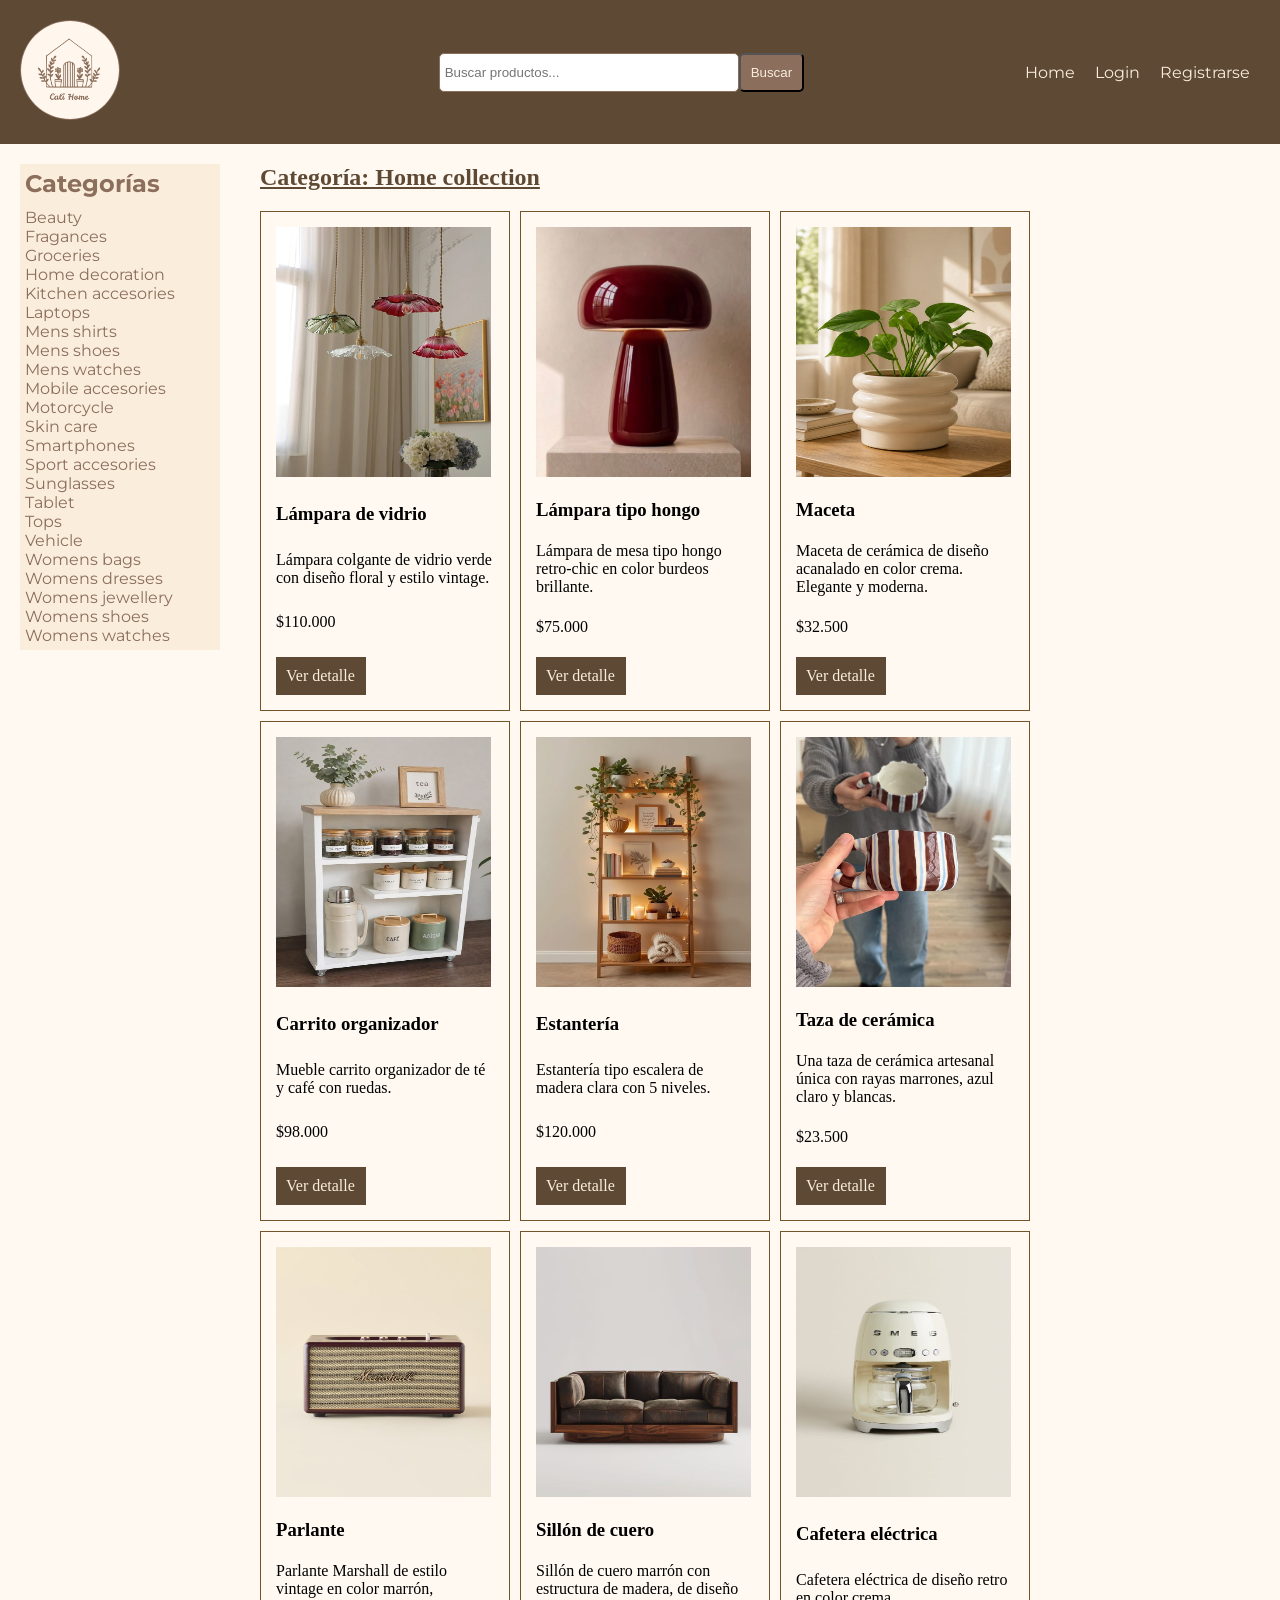
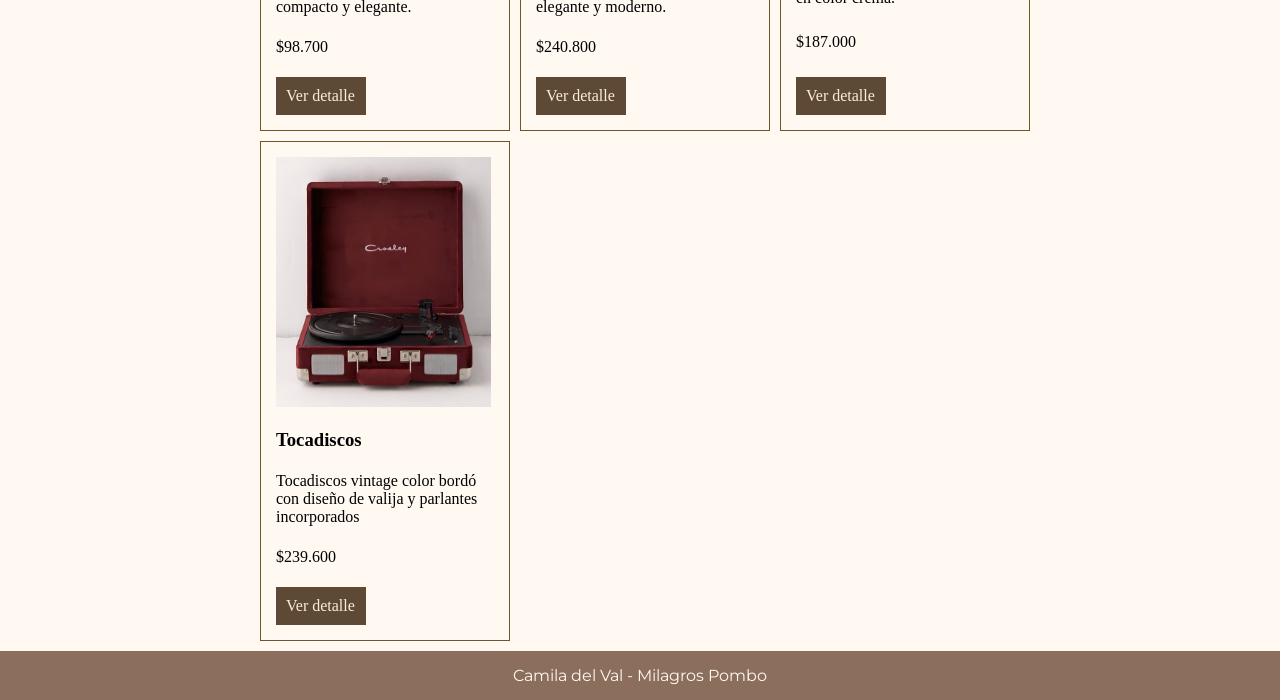
==== category.html @ b6d7b8d0 "más cambios" ====
<!DOCTYPE html>
<html>
    <head>
        <meta charset="utf-8">
        <link href="./css/style.css" rel="stylesheet">
        <link rel="preconnect" href="https://fonts.googleapis.com">
        <link rel="preconnect" href="https://fonts.gstatic.com" crossorigin>
        <link href="https://fonts.googleapis.com/css2?family=Montserrat:ital,wght@0,100..900;1,100..900&display=swap" rel="stylesheet">
        <meta name="viewport" content="width=device-width, initial-scale=1.0">
        <title>Inicio</title>
    </head>
    <body>
         <header class="menu">
            <a href="./index.html" class="logo2">
                <img src="./img/Cali Home Logo.png" alt="logo" class="logo">
            </a>
            <nav class="navheader">
            <ul class="navarriba">
                <li class="listahome"><a class="barra" href="./index.html">Home</a></li>
                <li class="listahome"><a class="barra" href="./login.html">Login</a></li>
                <li class="listahome"><a class="barra" href="./register.html">Registrarse</a></li>
            </ul>
            </nav>
            <form class="forms" action="./search-results.html" method="get">
                <input type="text" placeholder="Buscar productos..." class="formsinput">
                <button type="submit" class="formsbutton">Buscar</button>
            </form>
        </header>
        <main class="contenido">
          <div class="productosycategoria">
            <h2 class="categorymenu">Categorías</h2>
            <ul class="categorymenu">
                <li><a href="./category.html">Beauty</a></li>
                <li><a href="./category.html">Fragances</a></li>
                <li><a href="./category.html">Groceries</a></li>
                <li><a href="./category.html">Home decoration</a></li>
                <li><a href="./category.html">Kitchen accesories</a></li>
                <li><a href="./category.html">Laptops</a></li>
                <li><a href="./category.html">Mens shirts</a></li>
                <li><a href="./category.html">Mens shoes</a></li>
                <li><a href="./category.html">Mens watches</li>
                <li><a href="./category.html">Mobile accesories</a></li>
                <li><a href="./category.html">Motorcycle</a></li>
                <li><a href="./category.html">Skin care</a></li>
                <li><a href="./category.html">Smartphones</a></li>
                <li><a href="./category.html">Sport accesories</a></li>
                <li><a href="./category.html">Sunglasses</a></li>
                <li><a href="./category.html">Tablet</a></li>
                <li><a href="./category.html">Tops</a></li>
                <li><a href="./category.html">Vehicle</a></li>
                <li><a href="./category.html">Womens bags</a></li>
                <li><a href="./category.html">Womens dresses</a></li>
                <li><a href="./category.html">Womens jewellery </a></li>
                <li><a href="./category.html">Womens shoes</a></li>
                <li><a href="./category.html">Womens watches</a></li>

            </ul>
            </div>
            <section>
                <h2 class="titulocategoria">Categoría: Home collection</h2>
                <section class="productoscategoria">
                    <article class="productos">
                        <img  src="./img/Afralia™ Japanese Sunflower Glass Pendant Lights Modern Brass Hanglamp Fixture.jpg" alt="Lámpara de vidrio" class="imagenes">
                        <h3>Lámpara de vidrio</h3>
                        <p>Lámpara colgante de vidrio verde con diseño floral y estilo vintage.</p>
                        <p>$110.000</p>
                        <a href="./product.html" class="boton">Ver detalle</a>
                    </article>
                    <article class="productos">
                        <img src="./img/414E23ED-A02D-4341-AC54-73318AAE5807.jpg" alt="Lámpara tipo hongo" class="imagenes">
                        <h3>Lámpara tipo hongo</h3>
                        <p>Lámpara de mesa tipo hongo retro-chic en color burdeos brillante. </p>
                        <p>$75.000</p>
                        <a href="./product.html" class="boton">Ver detalle</a>
                    </article>
                    <article class="productos">
                        <img src="./img/17633E2E-3173-4FB3-AA02-2159029FE895.jpg" alt="Maceta" class="imagenes">
                        <h3>Maceta</h3>
                        <p>Maceta de cerámica de diseño acanalado en color crema. Elegante y moderna.</p>
                        <p>$32.500</p>
                        <a href="./product.html" class="boton">Ver detalle</a>
                    </article>
                    <article class="productos">
                        <img src="./img/30A5B65B-4CFB-4CC1-9AD3-AC181219CD15.jpg" alt="Carrito organizador" class="imagenes">
                        <h3>Carrito organizador</h3>
                        <p>Mueble carrito organizador de té y café con ruedas.</p>
                        <p>$98.000</p>
                        <a href="./product.html" class="boton">Ver detalle</a>
                    </article>
                    <article class="productos">
                        <img src="./img/1F8CD980-78F8-4733-8799-556140C4DEC7.jpg" alt="Estantería" class="imagenes">
                        <h3>Estantería</h3>
                        <p>Estantería tipo escalera de madera clara con 5 niveles. </p>
                        <p>$120.000</p>
                        <a href="./product.html" class="boton">Ver detalle</a>
                    </article>
                    <article class="productos">
                        <img src="./img/E2E723EE-272A-407E-8B2C-5C026C978B86.jpg" alt="Taza de cerámica" class="imagenes">
                        <h3>Taza de cerámica</h3>
                        <p>Una taza de cerámica artesanal única con rayas marrones, azul claro y blancas.</p>
                        <p>$23.500</p>
                        <a href="./product.html" class="boton">Ver detalle</a>
                    </article>
                    <article class="productos">
                        <img src="./img/Marshall Acton III Bluetooth Speaker.jpg" alt="Parlante" class="imagenes">
                        <h3>Parlante</h3>
                        <p>Parlante Marshall de estilo vintage en color marrón, compacto y elegante.</p>
                        <p>$98.700</p>
                        <a href="./product.html" class="boton">Ver detalle</a>
                    </article>
                    <article class="productos">
                        <img src="./img/Copia de  -6.jpg" alt="Sillón de cuero" class="imagenes">
                        <h3>Sillón de cuero</h3>
                        <p>Sillón de cuero marrón con estructura de madera, de diseño elegante y moderno.</p>
                        <p>$240.800</p>
                        <a href="./product.html" class="boton">Ver detalle</a>
                    </article>
                    <article class="productos">
                        <img src="./img/cafetera.jpg" alt="Cafetera eléctrica" class="imagenes">
                        <h3>Cafetera eléctrica</h3>
                        <p>Cafetera eléctrica de diseño retro en color crema.</p>
                        <p>$187.000</p>
                        <a href="./product.html" class="boton">Ver detalle</a>
                    </article>
                    <article class="productos">
                        <img src="./img/ -7 2.jpg" alt="Tocadiscos" class="imagenes">
                        <h3>Tocadiscos</h3>
                        <p>Tocadiscos vintage color bordó con diseño de valija y parlantes incorporados</p>
                        <p>$239.600</p>
                        <a href="./product.html" class="boton">Ver detalle</a>
                    </article>
                </section>
            </section>
        </main>
        
        
        <footer class="abajo"> 
            
          <p>Camila del Val - Milagros Pombo</p>
            
        </footer>
    </body>
</html>
---- css/style.css ----
* {
    box-sizing: border-box;
    padding: 0;
    margin: 0;
    list-style-type: none;
    text-decoration: none;
}

body{
    background-color: #fff9f2;
}

.menu {
    display: flex;
    align-items: center;
    justify-content: space-between;
    padding: 20px;
    background-color: #5e4934;
}

.logo {
    border-radius: 50%;
    width: 100px;
    border: #8B6E5C solid 1px;
}

.logo2 {
    width: 30%;
    order: 1;
}

.barra {
    color: #fbeddc;
    font-family: "Montserrat", sans-serif;
    font-optical-sizing: auto;
    font-weight: 400;  
    width: 33%;
}

.navarriba {
    display: flex;
    justify-content: flex-end;
    align-items: center;
    flex-direction: row;
}

.navheader{
    order: 3;
    width: 33%;
}

.listahome {
    margin-right: 10px;
    margin-left: 10px;
}

.forms {
    display: flex;
    justify-content: center;
    width: 33%;
    order: 2;
}

.formsinput{
    width: 300px;
    padding: 5px;
    border: 1px solid #8B6E5C;
    border-radius: 5px;
}

.formsbutton{
    padding: 10px;
    background-color: #8B6E5C;
    color: #fbeddc;
    border-radius: 5px;
}

.abajo {
    color:#fff9f2;
    font-family: "Montserrat", sans-serif;
    font-optical-sizing: auto;
    font-weight: 400;
    font-style: normal;
    font-size: 100%;
    background-color: #8B6E5C;
    text-align: center;
    padding: 15px;
}

.productosycategoria{
    text-decoration: none;
    font-family: "Montserrat", sans-serif;
    font-weight: normal;
    font-size: 100%;
    text-align: left;
    padding: 20px;
}

.categorymenu{
    padding: 5px;
    margin-right: 20px;
    width: 200px;
    border: 20px;
    background-color:#fbeddc;
    color:#8B6E5C;
}

a{
    color:#8B6E5C;
}

.contenido {
    display: flex;
    align-items: flex-start;
}

.tituloproductos {
    color: #5e4934;
    margin-bottom: 20px;
    text-decoration: underline;
    margin-top: 20px;
}

.productosaleatorios {
    display: flex;
    flex-wrap: wrap;
    flex-direction: row;
}

.productos {
    padding: 15px;
    margin-bottom: 10px;
    border: 1px solid rgb(115, 83, 41);
    width: 250px;
    margin-right: 10px;
    display: flex;
    flex-direction: column;
    justify-content: space-between;
    height: 500px;
}

.imagenes {
    width: 215px;
    height: 250px;
}

.boton {
    background-color: #5e4934;
    color: #fbeddc;
    padding: 10px;
    width: 90px;
}

.productosmasvendidos {
    display: flex;
    flex-wrap: wrap;
    flex-direction: row;
}

.imagenfija{
    width: 400px;
    border-radius: 10px;
    margin-bottom: 20px;
}

.contenidoproduct {
    display: flex;
    flex-direction: column;
    padding: 20px;
}

.imagen {
    display: flex;
    flex-direction: row;
    align-items: center;
}

.caracteristicas_product { 
    margin-left:40px;
    font-size: 18px;
}

.parrafocaracteristicas{
    margin-bottom: 15px;
    color: #5e4934;
}

.tituloreviews{
    color:#5e4934;
    text-decoration:underline;
    font-family: "Montserrat", sans-serif;
    font-weight: normal;
    font-size: 110%;
    margin-bottom: 20px;
}

.titulolampara{
    color:#5e4934;
    text-decoration:underline;
    font-family: "Montserrat", sans-serif;
    font-weight: normal;
    font-size: 130%;
    margin-bottom: 20px;
}

.textopiniones {
    color:#5e4934;
    font-family: "Montserrat", sans-serif;
    font-weight: bold;
    font-size: 90%;  
    margin-bottom: 5px; 
}

.parraforeviews {
    margin-bottom: 5px;
}

.reviews {
    background-color: #fbeddc;
    margin-top: 20px;
    padding: 20px;
}

.productoscategoria{
    display: flex;
    flex-wrap: wrap;
    flex-direction: row;
}

.titulocategoria{
    color: #5e4934;
    margin-bottom: 20px;
    text-decoration: underline;
    margin-top: 20px;
}

.contpadrelog {
    display:flex; 
    flex-direction: row;
    align-items: center;
}

.formulariolog {
    background-color: #8b6e5cef;
    color:#fbeddc;
    padding: 30px;
    border-radius: 5px;
    margin-left: 20%;
    width: 500px;
    display: flex;
    justify-content: center;
    align-items: center;
}

.obligatorio{
    color: rgb(195, 47, 47);
    font-size: 80%;
}

.registrateaca{
    color: #fbeddc;
}

.notengocuenta{
    text-align: center;
}

.formlogin{
    display: flex;
    flex-direction: column;
    width: 400px;
}

.inputlogin{
    padding: 10px;
    margin-bottom: 5px;
    width: 100%;
}

.contenidoform {
    display:flex;
    flex-direction: column;
    text-align:left;
    margin-bottom: 10px;
}

.botonform {
    padding: 15px;
    background-color: #fbeddc;
    color:#5e4934;
    border-radius: 5px; 
    width: 140px;
    align-self: center;
}

.mainregistro{
    display: flex;
    flex-direction: row;
    align-items: center;
}

.seccionregistro{
    background-color: #8b6e5cef;
    color:#fbeddc;
    padding: 30px;
    border-radius: 5px;
    margin-left: 20%;
    width: 500px;
    display: flex;
    justify-content: center;
    align-items: center;
}

.formregistro {
    display: flex;
    flex-direction: column;
    width: 400px;
}

.labelregistro {
    color:#fff9f2;
    margin-bottom: 5px;
}

.inputregistro {
    padding: 10px;
    margin-bottom: 20px;
    width: 100%;
}

.terminos {
    display: flex;
    flex-direction: row;
    align-items: center;
    margin-bottom: 20px;
}

.cuentaexistente {
    text-align: center;
    margin-top: 20px;
    color: #fbeddc;
}

.contenidoresultado {
    display:flex;
    flex-direction: row;

}
.resultadobusqueda {
    display:flex;
    flex-direction:row;
    flex-wrap: wrap;
}

.busqueda {
    padding: 15px;
    margin-bottom: 10px;
    border: 1px solid rgb(115, 83, 41);
    width: 250px;
    margin-right: 10px;
    display: flex;
    flex-direction: column;
    justify-content: space-between;
    height: 500px;
}

.errorbusqueda {
    border:solid 2px rgb(115, 83, 41);
    padding: 10px;
    background-color: #fbeddc;
    margin-bottom: 20px;
}

@media (max-width: 768px) {

    .menu {
        padding: 10px;
        display: flex;
        justify-content: space-between;
    }

    .logo2 {
        width: 20%;
    }

    .logo {
        width: 70px;
    }

    .forms {
        width: 40%;
    }

    .formsbutton {
        padding: 7px;
    }

    .navheader {
        width: 33%;
    }

    .listahome {
        margin-left: 4px;
        margin-right: 4px;
    }

    .barra {
        font-size: 12px;
    }

    .productosycategoria {
        padding: 10px;
    }

    .categorymenu {
        width: 160px;
        margin-right: 10px;
    }

    .productos {
        width: 45%;
        margin-right: 10px;
    }

    .imagenes {
        width: 100%;
        height: 230px;
    }

    .busqueda {
        width: 45%;
        margin-right: 10px;
    }

    .imagenfija {
        width: 300px;
    }

    .caracteristicas_product {
        margin-left: 20px;
        font-size: 15px;
    }

    .contpadrelog {
        align-items: flex-start;
    }

    .formulariolog {
        margin-left: 10px;
        margin-right: 10px;
        width: 100%;
        padding: 25px;
        align-self: center;
    }

    .formlogin {
        width: 100%;
    }

    .mainregistro {
        align-items: flex-start;
    }

    .seccionregistro {
        margin-left: 10px;
        margin-right: 10px;
        width: 100%;
        padding: 25px;
        align-self: center;
    }

    .formregistro {
        width: 100%;
    }
}

@media (max-width: 420px) {

    .menu {
        flex-direction: column;
        padding: 15px;
    }

    .logo2 {
        width: 100%;
        text-align: center;
        order: 1;
    }

    .logo {
        width: 80px;
    }

    .forms {
        width: 100%;
        order: 2;
        margin-top: 15px;
        margin-bottom: 15px;
    }

    .formsinput {
        width: 70%;
    }

    .navheader {
        width: 100%;
        order: 3;
    }

    .navarriba {
        justify-content: center;
    }

    .contenido{
        flex-direction: column;
    }

    .contenidoresultado{
        flex-direction: column;
    }

    .contpadrelog{
        flex-direction: column;
    }

    .mainregistro {
        flex-direction: column;
    }

    .productosycategoria {
        width: 100%;
        padding: 10px;
    }

    .categorymenu {
        width: 100%;
    }

    .productosaleatorios{
        flex-direction: column;
    }

    .productosmasvendidos{
        flex-direction: column;
    }

    .productoscategoria{
        flex-direction: column;
    }

    .resultadobusqueda {
        flex-direction: column;
    }

    .productos{
        width: 100%;
        margin-bottom: 15px;
    }

    .busqueda {
        width: 100%;
        margin-bottom: 15px;
    }

    .imagenes {
        width: 100%;
        margin-bottom: 15px;
    }

    .tituloproductos{
       margin-left: 10px; 
    }

    .titulocategoria {
        margin-left: 10px;
    }

    .contenidoproduct {
        padding: 10px;
    }

    .imagen {
        flex-direction: column;
    }

    .imagenfija {
        width: 100%;
    }

    .caracteristicas_product {
        margin-top: 20px;
        font-size: 16px;
    }

    .formulariolog {
        width: 100%;
        padding: 20px;
        margin-bottom: 10px;
    }

    .formlogin {
        width: 100%;
    }

    .seccionregistro {
        width: 100%;
        padding: 20px;
        margin-bottom: 10px;
    }

    .formregistro {
        width: 100%;
    }

    .abajo {
        width: 100%;
    }
}
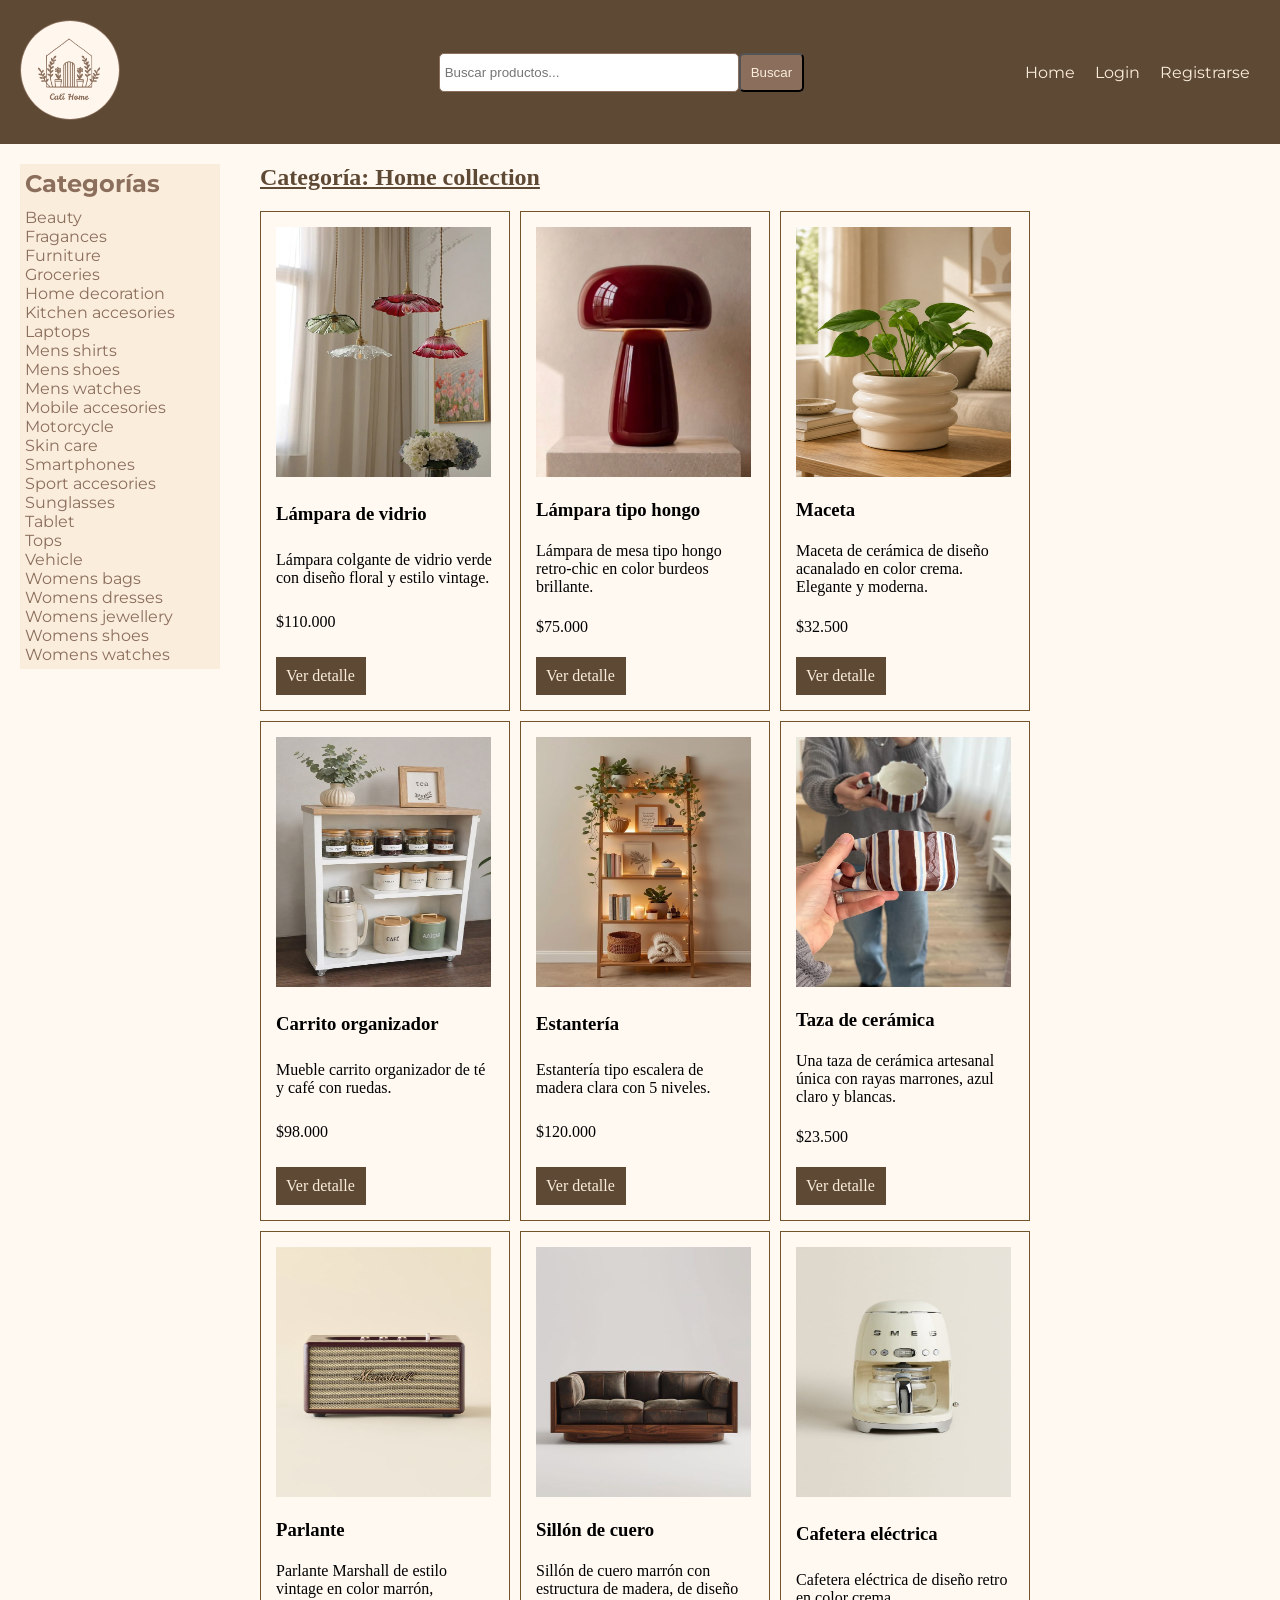
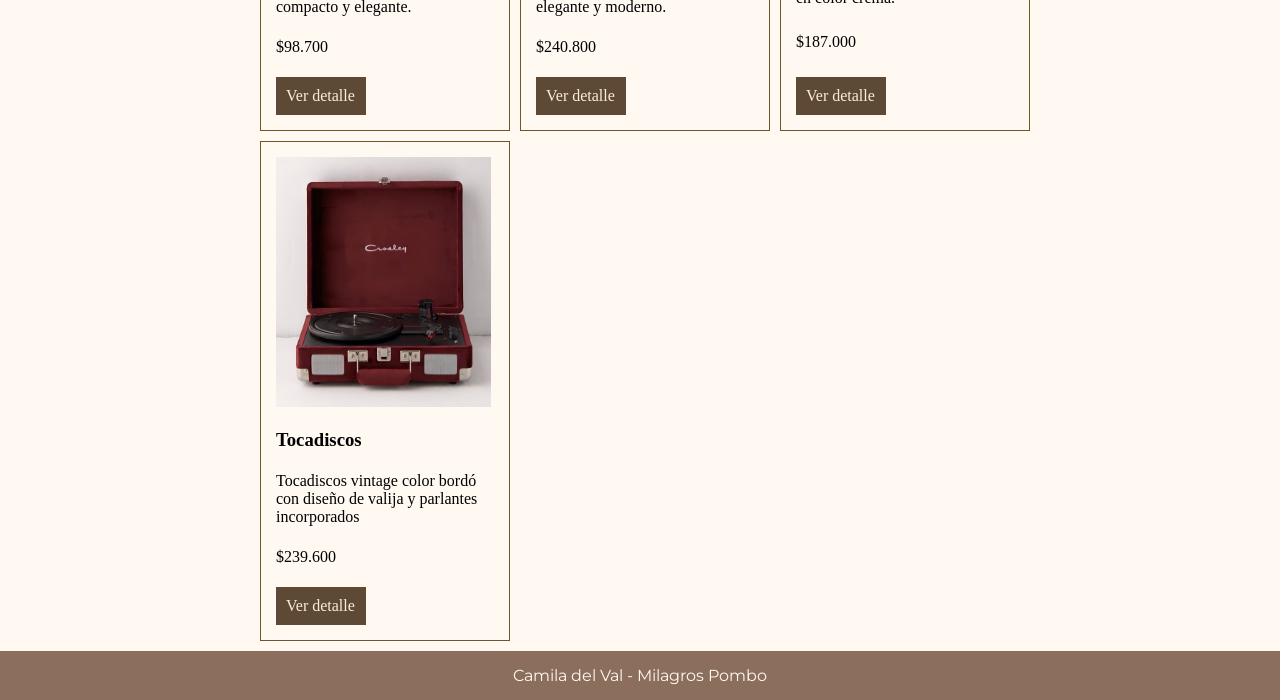
==== commit 5272443e: "cambios realizados en clase" ====
--- a/category.html
+++ b/category.html
@@ -27,11 +27,12 @@
             </form>
         </header>
         <main class="contenido">
-          <div class="productosycategoria">
+          <aside class="productosycategoria">
             <h2 class="categorymenu">Categorías</h2>
             <ul class="categorymenu">
                 <li><a href="./category.html">Beauty</a></li>
                 <li><a href="./category.html">Fragances</a></li>
+                <li><a href="./category.html">Furniture</a></li>
                 <li><a href="./category.html">Groceries</a></li>
                 <li><a href="./category.html">Home decoration</a></li>
                 <li><a href="./category.html">Kitchen accesories</a></li>
@@ -55,7 +56,7 @@
                 <li><a href="./category.html">Womens watches</a></li>
 
             </ul>
-            </div>
+          </aside>
             <section>
                 <h2 class="titulocategoria">Categoría: Home collection</h2>
                 <section class="productoscategoria">
--- a/css/style.css
+++ b/css/style.css
@@ -236,8 +236,8 @@
 
 .contpadrelog {
     display:flex; 
-    flex-direction: row;
-    align-items: center;
+    align-items: center;
+    justify-content: center;
 }
 
 .formulariolog {
@@ -245,11 +245,12 @@
     color:#fbeddc;
     padding: 30px;
     border-radius: 5px;
-    margin-left: 20%;
     width: 500px;
     display: flex;
     justify-content: center;
     align-items: center;
+    margin-top: 20px;
+    margin-bottom: 20px;
 }
 
 .obligatorio{
@@ -295,8 +296,8 @@
 
 .mainregistro{
     display: flex;
-    flex-direction: row;
-    align-items: center;
+    align-items: center;
+    justify-content: center;
 }
 
 .seccionregistro{
@@ -304,11 +305,12 @@
     color:#fbeddc;
     padding: 30px;
     border-radius: 5px;
-    margin-left: 20%;
     width: 500px;
     display: flex;
     justify-content: center;
     align-items: center;
+    margin-top: 20px;
+    margin-bottom: 20px;
 }
 
 .formregistro {
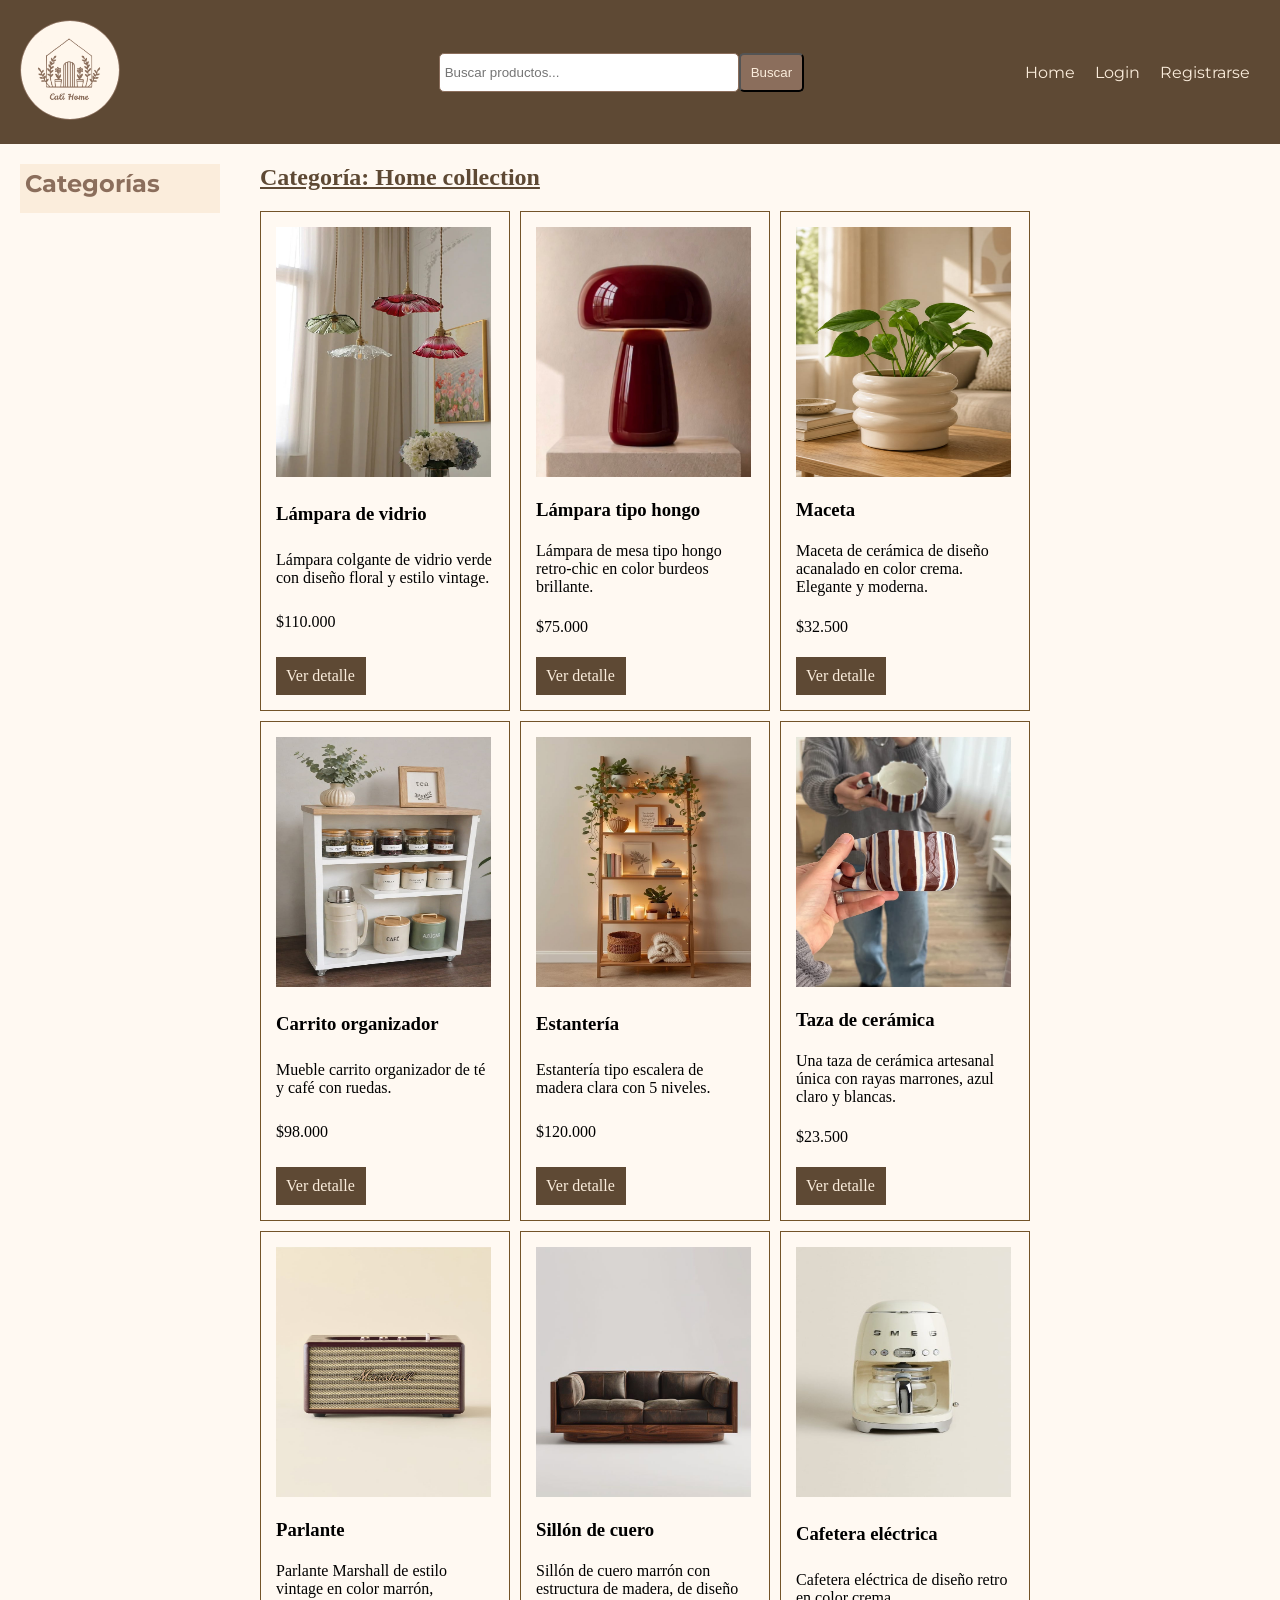
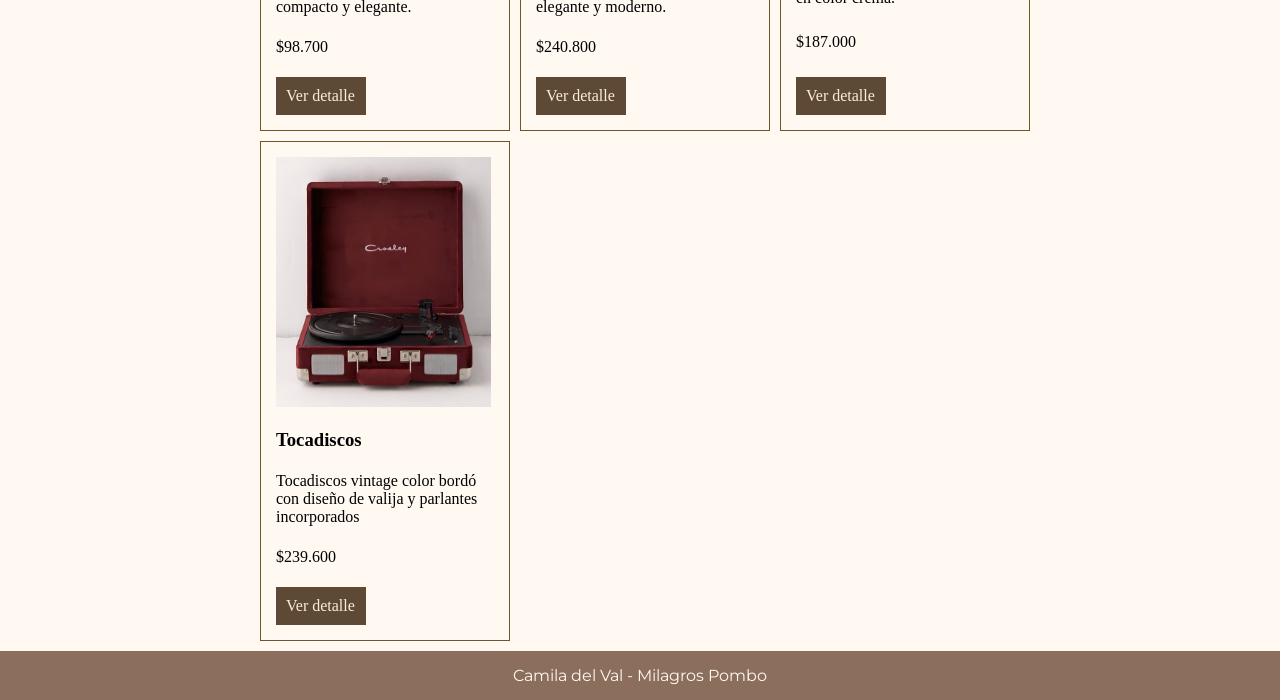
==== commit 220a2986: "punto 3" ====
--- a/category.html
+++ b/category.html
@@ -7,12 +7,12 @@
         <link rel="preconnect" href="https://fonts.gstatic.com" crossorigin>
         <link href="https://fonts.googleapis.com/css2?family=Montserrat:ital,wght@0,100..900;1,100..900&display=swap" rel="stylesheet">
         <meta name="viewport" content="width=device-width, initial-scale=1.0">
-        <title>Inicio</title>
+        <title>Categoría</title>
     </head>
     <body>
          <header class="menu">
             <a href="./index.html" class="logo2">
-                <img src="./img/Cali Home Logo.png" alt="logo" class="logo">
+                <img src="./img/CaliHomeLogo.png" alt="logo" class="logo">
             </a>
             <nav class="navheader">
             <ul class="navarriba">
@@ -21,96 +21,73 @@
                 <li class="listahome"><a class="barra" href="./register.html">Registrarse</a></li>
             </ul>
             </nav>
-            <form class="forms" action="./search-results.html" method="get">
-                <input type="text" placeholder="Buscar productos..." class="formsinput">
+            <form action="./search-results.html" method="get" class="forms">
+                <input type="text" name="q" placeholder="Buscar productos..." class="formsinput">
                 <button type="submit" class="formsbutton">Buscar</button>
             </form>
         </header>
         <main class="contenido">
           <aside class="productosycategoria">
             <h2 class="categorymenu">Categorías</h2>
-            <ul class="categorymenu">
-                <li><a href="./category.html">Beauty</a></li>
-                <li><a href="./category.html">Fragances</a></li>
-                <li><a href="./category.html">Furniture</a></li>
-                <li><a href="./category.html">Groceries</a></li>
-                <li><a href="./category.html">Home decoration</a></li>
-                <li><a href="./category.html">Kitchen accesories</a></li>
-                <li><a href="./category.html">Laptops</a></li>
-                <li><a href="./category.html">Mens shirts</a></li>
-                <li><a href="./category.html">Mens shoes</a></li>
-                <li><a href="./category.html">Mens watches</li>
-                <li><a href="./category.html">Mobile accesories</a></li>
-                <li><a href="./category.html">Motorcycle</a></li>
-                <li><a href="./category.html">Skin care</a></li>
-                <li><a href="./category.html">Smartphones</a></li>
-                <li><a href="./category.html">Sport accesories</a></li>
-                <li><a href="./category.html">Sunglasses</a></li>
-                <li><a href="./category.html">Tablet</a></li>
-                <li><a href="./category.html">Tops</a></li>
-                <li><a href="./category.html">Vehicle</a></li>
-                <li><a href="./category.html">Womens bags</a></li>
-                <li><a href="./category.html">Womens dresses</a></li>
-                <li><a href="./category.html">Womens jewellery </a></li>
-                <li><a href="./category.html">Womens shoes</a></li>
-                <li><a href="./category.html">Womens watches</a></li>
-
+            <ul class="categorymenu" id="lista-categorias">  
+                
             </ul>
+            
           </aside>
-            <section>
+            <div>
                 <h2 class="titulocategoria">Categoría: Home collection</h2>
                 <section class="productoscategoria">
                     <article class="productos">
-                        <img  src="./img/Afralia™ Japanese Sunflower Glass Pendant Lights Modern Brass Hanglamp Fixture.jpg" alt="Lámpara de vidrio" class="imagenes">
+                        <img  src="./img/lamparavidrio.jpg" alt="Lámpara de vidrio" class="imagenes">
                         <h3>Lámpara de vidrio</h3>
                         <p>Lámpara colgante de vidrio verde con diseño floral y estilo vintage.</p>
                         <p>$110.000</p>
                         <a href="./product.html" class="boton">Ver detalle</a>
                     </article>
                     <article class="productos">
-                        <img src="./img/414E23ED-A02D-4341-AC54-73318AAE5807.jpg" alt="Lámpara tipo hongo" class="imagenes">
+                        <img src="./img/lamparahongo.jpg" alt="Lámpara tipo hongo" class="imagenes">
                         <h3>Lámpara tipo hongo</h3>
                         <p>Lámpara de mesa tipo hongo retro-chic en color burdeos brillante. </p>
                         <p>$75.000</p>
                         <a href="./product.html" class="boton">Ver detalle</a>
                     </article>
                     <article class="productos">
-                        <img src="./img/17633E2E-3173-4FB3-AA02-2159029FE895.jpg" alt="Maceta" class="imagenes">
+                        <img src="./img/plantas.jpg" alt="Maceta" class="imagenes">
                         <h3>Maceta</h3>
                         <p>Maceta de cerámica de diseño acanalado en color crema. Elegante y moderna.</p>
                         <p>$32.500</p>
                         <a href="./product.html" class="boton">Ver detalle</a>
                     </article>
                     <article class="productos">
-                        <img src="./img/30A5B65B-4CFB-4CC1-9AD3-AC181219CD15.jpg" alt="Carrito organizador" class="imagenes">
+                        <img src="./img/concinaestante.jpg" alt="Carrito organizador" class="imagenes">
                         <h3>Carrito organizador</h3>
                         <p>Mueble carrito organizador de té y café con ruedas.</p>
                         <p>$98.000</p>
                         <a href="./product.html" class="boton">Ver detalle</a>
                     </article>
                     <article class="productos">
-                        <img src="./img/1F8CD980-78F8-4733-8799-556140C4DEC7.jpg" alt="Estantería" class="imagenes">
+                        <img src="./img/librería.jpg" alt="Estantería" class="imagenes">
                         <h3>Estantería</h3>
                         <p>Estantería tipo escalera de madera clara con 5 niveles. </p>
                         <p>$120.000</p>
                         <a href="./product.html" class="boton">Ver detalle</a>
                     </article>
                     <article class="productos">
-                        <img src="./img/E2E723EE-272A-407E-8B2C-5C026C978B86.jpg" alt="Taza de cerámica" class="imagenes">
+                        <img src="./img/tazarayado.jpg" alt="Taza de cerámica" class="imagenes">
                         <h3>Taza de cerámica</h3>
                         <p>Una taza de cerámica artesanal única con rayas marrones, azul claro y blancas.</p>
                         <p>$23.500</p>
                         <a href="./product.html" class="boton">Ver detalle</a>
                     </article>
                     <article class="productos">
-                        <img src="./img/Marshall Acton III Bluetooth Speaker.jpg" alt="Parlante" class="imagenes">
+                        <img src="./img/parlante.jpg" alt="Parlante" class="imagenes">
                         <h3>Parlante</h3>
                         <p>Parlante Marshall de estilo vintage en color marrón, compacto y elegante.</p>
                         <p>$98.700</p>
                         <a href="./product.html" class="boton">Ver detalle</a>
                     </article>
                     <article class="productos">
-                        <img src="./img/Copia de  -6.jpg" alt="Sillón de cuero" class="imagenes">
+                        <img src="./img/silloncuero.jpg" alt="Sillón de cuero" class="imagenes">
                         <h3>Sillón de cuero</h3>
                         <p>Sillón de cuero marrón con estructura de madera, de diseño elegante y moderno.</p>
                         <p>$240.800</p>
@@ -124,14 +101,14 @@
                         <a href="./product.html" class="boton">Ver detalle</a>
                     </article>
                     <article class="productos">
-                        <img src="./img/ -7 2.jpg" alt="Tocadiscos" class="imagenes">
+                        <img src="./img/tocadiscosrojo.jpg" alt="Tocadiscos" class="imagenes">
                         <h3>Tocadiscos</h3>
                         <p>Tocadiscos vintage color bordó con diseño de valija y parlantes incorporados</p>
                         <p>$239.600</p>
                         <a href="./product.html" class="boton">Ver detalle</a>
                     </article>
                 </section>
-            </section>
+            </div>
         </main>
         
         
@@ -140,5 +117,9 @@
           <p>Camila del Val - Milagros Pombo</p>
             
         </footer>
+    
+        <script src="./js/category.js"></script>
+        <script src="./js/saludo.js"></script>
+        <script src="./js/logout.js"></script>
     </body>
 </html>
--- a/css/style.css
+++ b/css/style.css
@@ -365,12 +365,19 @@
     justify-content: space-between;
     height: 500px;
 }
-
+.tituloresultados {
+    color: #5e4934;
+    margin-bottom: 20px;
+    text-decoration: underline;
+    margin-top: 20px;
+    display:none;
+}
 .errorbusqueda {
     border:solid 2px rgb(115, 83, 41);
     padding: 10px;
     background-color: #fbeddc;
     margin-bottom: 20px;
+    display:none;
 }
 
 @media (max-width: 768px) {
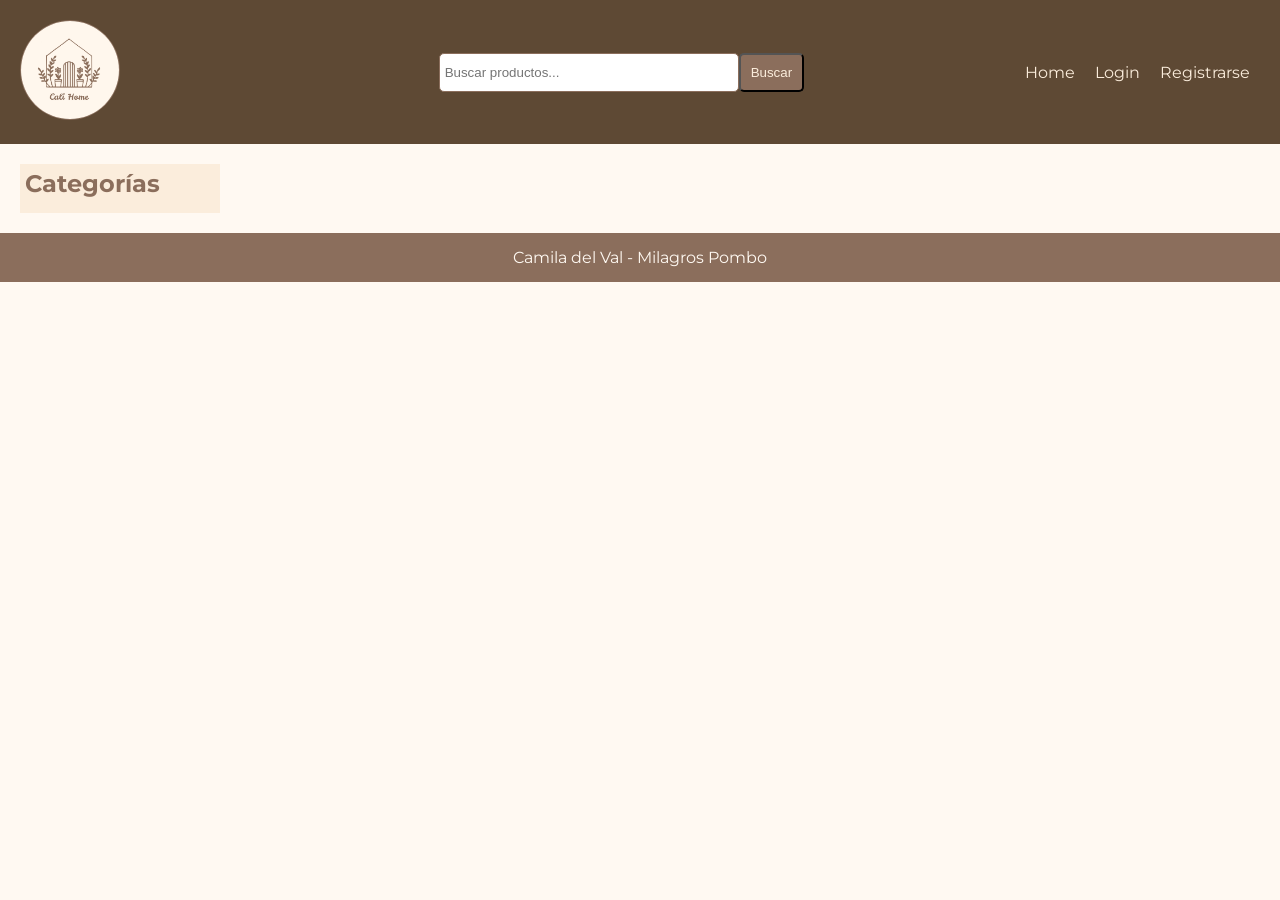
==== commit cef23004: "punto 6" ====
--- a/category.html
+++ b/category.html
@@ -35,78 +35,9 @@
             
           </aside>
             <div>
-                <h2 class="titulocategoria">Categoría: Home collection</h2>
-                <section class="productoscategoria">
-                    <article class="productos">
-                        <img  src="./img/lamparavidrio.jpg" alt="Lámpara de vidrio" class="imagenes">
-                        <h3>Lámpara de vidrio</h3>
-                        <p>Lámpara colgante de vidrio verde con diseño floral y estilo vintage.</p>
-                        <p>$110.000</p>
-                        <a href="./product.html" class="boton">Ver detalle</a>
-                    </article>
-                    <article class="productos">
-                        <img src="./img/lamparahongo.jpg" alt="Lámpara tipo hongo" class="imagenes">
-                        <h3>Lámpara tipo hongo</h3>
-                        <p>Lámpara de mesa tipo hongo retro-chic en color burdeos brillante. </p>
-                        <p>$75.000</p>
-                        <a href="./product.html" class="boton">Ver detalle</a>
-                    </article>
-                    <article class="productos">
-                        <img src="./img/plantas.jpg" alt="Maceta" class="imagenes">
-                        <h3>Maceta</h3>
-                        <p>Maceta de cerámica de diseño acanalado en color crema. Elegante y moderna.</p>
-                        <p>$32.500</p>
-                        <a href="./product.html" class="boton">Ver detalle</a>
-                    </article>
-                    <article class="productos">
-                        <img src="./img/concinaestante.jpg" alt="Carrito organizador" class="imagenes">
-                        <h3>Carrito organizador</h3>
-                        <p>Mueble carrito organizador de té y café con ruedas.</p>
-                        <p>$98.000</p>
-                        <a href="./product.html" class="boton">Ver detalle</a>
-                    </article>
-                    <article class="productos">
-                        <img src="./img/librería.jpg" alt="Estantería" class="imagenes">
-                        <h3>Estantería</h3>
-                        <p>Estantería tipo escalera de madera clara con 5 niveles. </p>
-                        <p>$120.000</p>
-                        <a href="./product.html" class="boton">Ver detalle</a>
-                    </article>
-                    <article class="productos">
-                        <img src="./img/tazarayado.jpg" alt="Taza de cerámica" class="imagenes">
-                        <h3>Taza de cerámica</h3>
-                        <p>Una taza de cerámica artesanal única con rayas marrones, azul claro y blancas.</p>
-                        <p>$23.500</p>
-                        <a href="./product.html" class="boton">Ver detalle</a>
-                    </article>
-                    <article class="productos">
-                        <img src="./img/parlante.jpg" alt="Parlante" class="imagenes">
-                        <h3>Parlante</h3>
-                        <p>Parlante Marshall de estilo vintage en color marrón, compacto y elegante.</p>
-                        <p>$98.700</p>
-                        <a href="./product.html" class="boton">Ver detalle</a>
-                    </article>
-                    <article class="productos">
-                        <img src="./img/silloncuero.jpg" alt="Sillón de cuero" class="imagenes">
-                        <h3>Sillón de cuero</h3>
-                        <p>Sillón de cuero marrón con estructura de madera, de diseño elegante y moderno.</p>
-                        <p>$240.800</p>
-                        <a href="./product.html" class="boton">Ver detalle</a>
-                    </article>
-                    <article class="productos">
-                        <img src="./img/cafetera.jpg" alt="Cafetera eléctrica" class="imagenes">
-                        <h3>Cafetera eléctrica</h3>
-                        <p>Cafetera eléctrica de diseño retro en color crema.</p>
-                        <p>$187.000</p>
-                        <a href="./product.html" class="boton">Ver detalle</a>
-                    </article>
-                    <article class="productos">
-                        <img src="./img/tocadiscosrojo.jpg" alt="Tocadiscos" class="imagenes">
-                        <h3>Tocadiscos</h3>
-                        <p>Tocadiscos vintage color bordó con diseño de valija y parlantes incorporados</p>
-                        <p>$239.600</p>
-                        <a href="./product.html" class="boton">Ver detalle</a>
-                    </article>
+                <h2 class="titulocategoria"></h2>
+                <section class="productoscategoria" id="productos_por_categoria">
+
                 </section>
             </div>
         </main>
--- a/css/style.css
+++ b/css/style.css
@@ -203,7 +203,7 @@
     margin-bottom: 20px;
 }
 
-.textopiniones {
+.textoopiniones{
     color:#5e4934;
     font-family: "Montserrat", sans-serif;
     font-weight: bold;
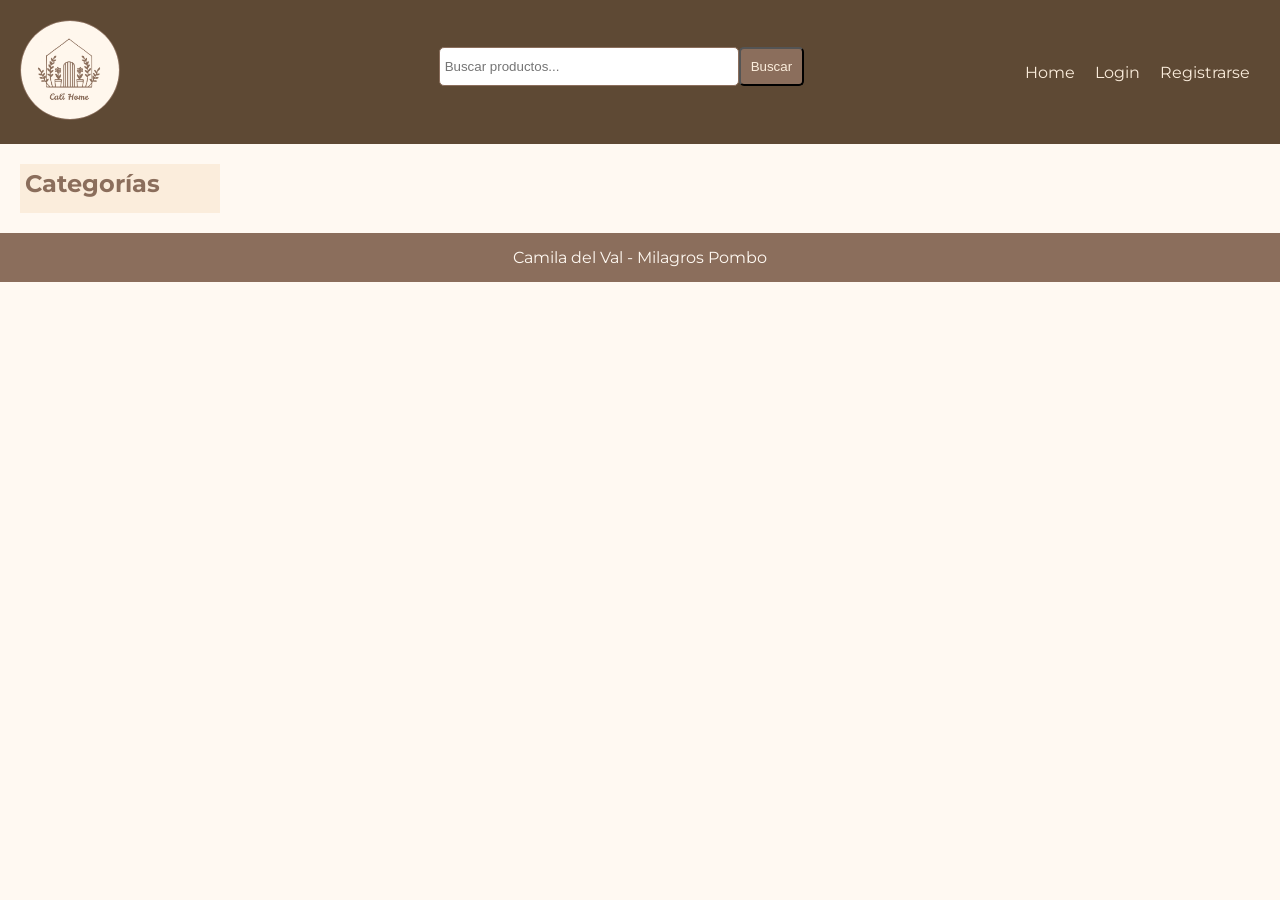
==== commit 21991f96: "hice algunas mejoras después de lo hablado en clase" ====
--- a/category.html
+++ b/category.html
@@ -20,10 +20,12 @@
                 <li class="listahome"><a class="barra" href="./login.html">Login</a></li>
                 <li class="listahome"><a class="barra" href="./register.html">Registrarse</a></li>
             </ul>
+         
             </nav>
             <form action="./search-results.html" method="get" class="forms">
                 <input type="text" name="q" placeholder="Buscar productos..." class="formsinput">
                 <button type="submit" class="formsbutton">Buscar</button>
+                <p class="obligatorio_errorheader"></p>
             </form>
         </header>
         <main class="contenido">
--- a/css/style.css
+++ b/css/style.css
@@ -52,13 +52,6 @@
 .listahome {
     margin-right: 10px;
     margin-left: 10px;
-}
-
-.forms {
-    display: flex;
-    justify-content: center;
-    width: 33%;
-    order: 2;
 }
 
 .formsinput{
@@ -380,6 +373,27 @@
     display:none;
 }
 
+.bienvenido {
+    color: #fbeddc;
+    font-family: "Montserrat", sans-serif;
+}
+
+.forms {
+    display: flex;
+    justify-content: center;
+    width: 33%;
+    order: 2;
+    flex-wrap: wrap;
+}
+
+.obligatorio_errorheader {
+    width: 100%;
+    margin: 6px;
+    color: #fbeddc;
+    font-size: 13px;
+    text-align: center;
+}
+
 @media (max-width: 768px) {
 
     .menu {
